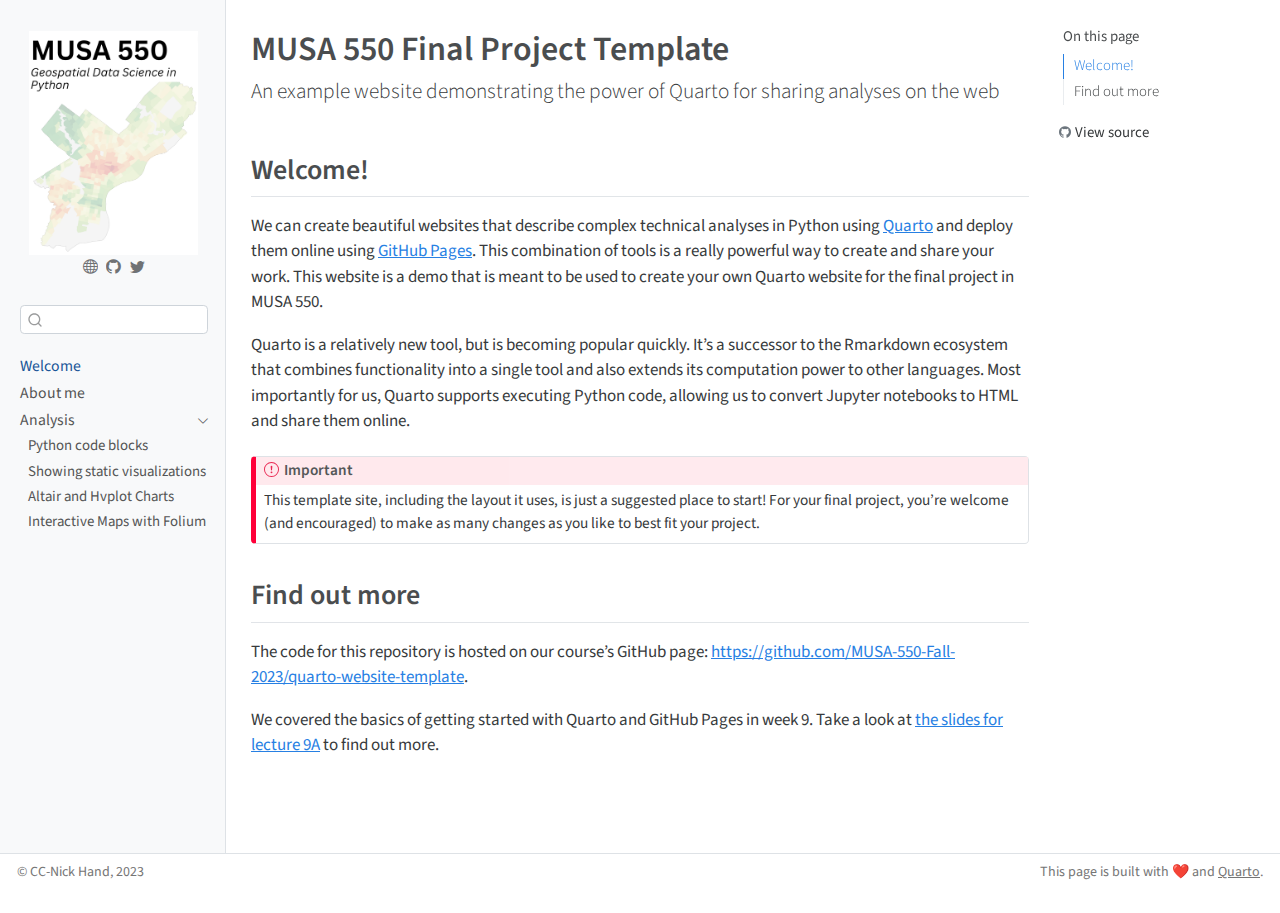
==== docs/index.html @ 08a7b9d3 "Initial commit" ====
<!DOCTYPE html>
<html xmlns="http://www.w3.org/1999/xhtml" lang="en" xml:lang="en"><head>

<meta charset="utf-8">
<meta name="generator" content="quarto-1.3.450">

<meta name="viewport" content="width=device-width, initial-scale=1.0, user-scalable=yes">


<title>MUSA 550 Quarto Template - MUSA 550 Final Project Template</title>
<style>
code{white-space: pre-wrap;}
span.smallcaps{font-variant: small-caps;}
div.columns{display: flex; gap: min(4vw, 1.5em);}
div.column{flex: auto; overflow-x: auto;}
div.hanging-indent{margin-left: 1.5em; text-indent: -1.5em;}
ul.task-list{list-style: none;}
ul.task-list li input[type="checkbox"] {
  width: 0.8em;
  margin: 0 0.8em 0.2em -1em; /* quarto-specific, see https://github.com/quarto-dev/quarto-cli/issues/4556 */ 
  vertical-align: middle;
}
</style>


<script src="site_libs/quarto-nav/quarto-nav.js"></script>
<script src="site_libs/clipboard/clipboard.min.js"></script>
<script src="site_libs/quarto-search/autocomplete.umd.js"></script>
<script src="site_libs/quarto-search/fuse.min.js"></script>
<script src="site_libs/quarto-search/quarto-search.js"></script>
<meta name="quarto:offset" content="./">
<script src="site_libs/quarto-html/quarto.js"></script>
<script src="site_libs/quarto-html/popper.min.js"></script>
<script src="site_libs/quarto-html/tippy.umd.min.js"></script>
<script src="site_libs/quarto-html/anchor.min.js"></script>
<link href="site_libs/quarto-html/tippy.css" rel="stylesheet">
<link href="site_libs/quarto-html/quarto-syntax-highlighting.css" rel="stylesheet" id="quarto-text-highlighting-styles">
<script src="site_libs/bootstrap/bootstrap.min.js"></script>
<link href="site_libs/bootstrap/bootstrap-icons.css" rel="stylesheet">
<link href="site_libs/bootstrap/bootstrap.min.css" rel="stylesheet" id="quarto-bootstrap" data-mode="light">
<script id="quarto-search-options" type="application/json">{
  "location": "sidebar",
  "copy-button": false,
  "collapse-after": 3,
  "panel-placement": "start",
  "type": "textbox",
  "limit": 20,
  "language": {
    "search-no-results-text": "No results",
    "search-matching-documents-text": "matching documents",
    "search-copy-link-title": "Copy link to search",
    "search-hide-matches-text": "Hide additional matches",
    "search-more-match-text": "more match in this document",
    "search-more-matches-text": "more matches in this document",
    "search-clear-button-title": "Clear",
    "search-detached-cancel-button-title": "Cancel",
    "search-submit-button-title": "Submit",
    "search-label": "Search"
  }
}</script>


<link rel="stylesheet" href="styles.css">
</head>

<body class="nav-sidebar docked">

<div id="quarto-search-results"></div>
  <header id="quarto-header" class="headroom fixed-top">
  <nav class="quarto-secondary-nav">
    <div class="container-fluid d-flex">
      <button type="button" class="quarto-btn-toggle btn" data-bs-toggle="collapse" data-bs-target="#quarto-sidebar,#quarto-sidebar-glass" aria-controls="quarto-sidebar" aria-expanded="false" aria-label="Toggle sidebar navigation" onclick="if (window.quartoToggleHeadroom) { window.quartoToggleHeadroom(); }">
        <i class="bi bi-layout-text-sidebar-reverse"></i>
      </button>
      <nav class="quarto-page-breadcrumbs" aria-label="breadcrumb"><ol class="breadcrumb"><li class="breadcrumb-item"><a href="./index.html">Welcome</a></li></ol></nav>
      <a class="flex-grow-1" role="button" data-bs-toggle="collapse" data-bs-target="#quarto-sidebar,#quarto-sidebar-glass" aria-controls="quarto-sidebar" aria-expanded="false" aria-label="Toggle sidebar navigation" onclick="if (window.quartoToggleHeadroom) { window.quartoToggleHeadroom(); }">      
      </a>
      <button type="button" class="btn quarto-search-button" aria-label="" onclick="window.quartoOpenSearch();">
        <i class="bi bi-search"></i>
      </button>
    </div>
  </nav>
</header>
<!-- content -->
<div id="quarto-content" class="quarto-container page-columns page-rows-contents page-layout-article">
<!-- sidebar -->
  <nav id="quarto-sidebar" class="sidebar collapse collapse-horizontal sidebar-navigation docked overflow-auto">
    <div class="pt-lg-2 mt-2 text-center sidebar-header">
      <a href="./index.html" class="sidebar-logo-link">
      <img src="./images/course-icon.png" alt="" class="sidebar-logo py-0 d-lg-inline d-none">
      </a>
      <div class="sidebar-tools-main tools-wide">
    <a href="https://nickhand.dev" rel="" title="Personal Website" class="quarto-navigation-tool px-1" aria-label="Personal Website"><i class="bi bi-globe"></i></a>
    <a href="https://github.com/MUSA-550-Fall-2023/" rel="" title="MUSA 550 GitHub" class="quarto-navigation-tool px-1" aria-label="MUSA 550 GitHub"><i class="bi bi-github"></i></a>
    <a href="https://twitter.com/nicholashand" rel="" title="Nick Hand Twitter" class="quarto-navigation-tool px-1" aria-label="Nick Hand Twitter"><i class="bi bi-twitter"></i></a>
</div>
      </div>
        <div class="mt-2 flex-shrink-0 align-items-center">
        <div class="sidebar-search">
        <div id="quarto-search" class="" title="Search"></div>
        </div>
        </div>
    <div class="sidebar-menu-container"> 
    <ul class="list-unstyled mt-1">
        <li class="sidebar-item">
  <div class="sidebar-item-container"> 
  <a href="./index.html" class="sidebar-item-text sidebar-link active">
 <span class="menu-text">Welcome</span></a>
  </div>
</li>
        <li class="sidebar-item">
  <div class="sidebar-item-container"> 
  <a href="./about.html" class="sidebar-item-text sidebar-link">
 <span class="menu-text">About me</span></a>
  </div>
</li>
        <li class="sidebar-item sidebar-item-section">
      <div class="sidebar-item-container"> 
            <a href="./analysis/index.html" class="sidebar-item-text sidebar-link">
 <span class="menu-text">Analysis</span></a>
          <a class="sidebar-item-toggle text-start" data-bs-toggle="collapse" data-bs-target="#quarto-sidebar-section-1" aria-expanded="true" aria-label="Toggle section">
            <i class="bi bi-chevron-right ms-2"></i>
          </a> 
      </div>
      <ul id="quarto-sidebar-section-1" class="collapse list-unstyled sidebar-section depth1 show">  
          <li class="sidebar-item">
  <div class="sidebar-item-container"> 
  <a href="./analysis/1-python-code-blocks.html" class="sidebar-item-text sidebar-link">
 <span class="menu-text">Python code blocks</span></a>
  </div>
</li>
          <li class="sidebar-item">
  <div class="sidebar-item-container"> 
  <a href="./analysis/2-static-images.html" class="sidebar-item-text sidebar-link">
 <span class="menu-text">Showing static visualizations</span></a>
  </div>
</li>
          <li class="sidebar-item">
  <div class="sidebar-item-container"> 
  <a href="./analysis/3-altair-hvplot.html" class="sidebar-item-text sidebar-link">
 <span class="menu-text">Altair and Hvplot Charts</span></a>
  </div>
</li>
          <li class="sidebar-item">
  <div class="sidebar-item-container"> 
  <a href="./analysis/4-folium.html" class="sidebar-item-text sidebar-link">
 <span class="menu-text">Interactive Maps with Folium</span></a>
  </div>
</li>
      </ul>
  </li>
    </ul>
    </div>
</nav>
<div id="quarto-sidebar-glass" data-bs-toggle="collapse" data-bs-target="#quarto-sidebar,#quarto-sidebar-glass"></div>
<!-- margin-sidebar -->
    <div id="quarto-margin-sidebar" class="sidebar margin-sidebar">
        <nav id="TOC" role="doc-toc" class="toc-active">
    <h2 id="toc-title">On this page</h2>
   
  <ul>
  <li><a href="#welcome" id="toc-welcome" class="nav-link active" data-scroll-target="#welcome">Welcome!</a></li>
  <li><a href="#find-out-more" id="toc-find-out-more" class="nav-link" data-scroll-target="#find-out-more">Find out more</a></li>
  </ul>
<div class="toc-actions"><div><i class="bi bi-github"></i></div><div class="action-links"><p><a href="https://github.com/MUSA-550-Fall-2023/quarto-website-template/blob/main/index.qmd" class="toc-action">View source</a></p></div></div></nav>
    </div>
<!-- main -->
<main class="content" id="quarto-document-content">

<header id="title-block-header" class="quarto-title-block default">
<div class="quarto-title">
<h1 class="title">MUSA 550 Final Project Template</h1>
<p class="subtitle lead">An example website demonstrating the power of Quarto for sharing analyses on the web</p>
</div>



<div class="quarto-title-meta">

    
  
    
  </div>
  

</header>

<section id="welcome" class="level2">
<h2 class="anchored" data-anchor-id="welcome">Welcome!</h2>
<p>We can create beautiful websites that describe complex technical analyses in Python using <a href="https://quarto.org">Quarto</a> and deploy them online using <a href="https://pages.github.com/">GitHub Pages</a>. This combination of tools is a really powerful way to create and share your work. This website is a demo that is meant to be used to create your own Quarto website for the final project in MUSA 550.</p>
<p>Quarto is a relatively new tool, but is becoming popular quickly. It’s a successor to the Rmarkdown ecosystem that combines functionality into a single tool and also extends its computation power to other languages. Most importantly for us, Quarto supports executing Python code, allowing us to convert Jupyter notebooks to HTML and share them online.</p>
<div class="callout callout-style-default callout-important callout-titled">
<div class="callout-header d-flex align-content-center">
<div class="callout-icon-container">
<i class="callout-icon"></i>
</div>
<div class="callout-title-container flex-fill">
Important
</div>
</div>
<div class="callout-body-container callout-body">
<p>This template site, including the layout it uses, is just a suggested place to start! For your final project, you’re welcome (and encouraged) to make as many changes as you like to best fit your project.</p>
</div>
</div>
</section>
<section id="find-out-more" class="level2">
<h2 class="anchored" data-anchor-id="find-out-more">Find out more</h2>
<p>The code for this repository is hosted on our course’s GitHub page: <a href="https://github.com/MUSA-550-Fall-2023/quarto-website-template">https://github.com/MUSA-550-Fall-2023/quarto-website-template</a>.</p>
<p>We covered the basics of getting started with Quarto and GitHub Pages in week 9. Take a look at <a href="https://musa-550-fall-2023.github.io/content/week-9/lecture-9A.html">the slides for lecture 9A</a> to find out more.</p>


</section>

</main> <!-- /main -->
<script id="quarto-html-after-body" type="application/javascript">
window.document.addEventListener("DOMContentLoaded", function (event) {
  const toggleBodyColorMode = (bsSheetEl) => {
    const mode = bsSheetEl.getAttribute("data-mode");
    const bodyEl = window.document.querySelector("body");
    if (mode === "dark") {
      bodyEl.classList.add("quarto-dark");
      bodyEl.classList.remove("quarto-light");
    } else {
      bodyEl.classList.add("quarto-light");
      bodyEl.classList.remove("quarto-dark");
    }
  }
  const toggleBodyColorPrimary = () => {
    const bsSheetEl = window.document.querySelector("link#quarto-bootstrap");
    if (bsSheetEl) {
      toggleBodyColorMode(bsSheetEl);
    }
  }
  toggleBodyColorPrimary();  
  const icon = "";
  const anchorJS = new window.AnchorJS();
  anchorJS.options = {
    placement: 'right',
    icon: icon
  };
  anchorJS.add('.anchored');
  const isCodeAnnotation = (el) => {
    for (const clz of el.classList) {
      if (clz.startsWith('code-annotation-')) {                     
        return true;
      }
    }
    return false;
  }
  const clipboard = new window.ClipboardJS('.code-copy-button', {
    text: function(trigger) {
      const codeEl = trigger.previousElementSibling.cloneNode(true);
      for (const childEl of codeEl.children) {
        if (isCodeAnnotation(childEl)) {
          childEl.remove();
        }
      }
      return codeEl.innerText;
    }
  });
  clipboard.on('success', function(e) {
    // button target
    const button = e.trigger;
    // don't keep focus
    button.blur();
    // flash "checked"
    button.classList.add('code-copy-button-checked');
    var currentTitle = button.getAttribute("title");
    button.setAttribute("title", "Copied!");
    let tooltip;
    if (window.bootstrap) {
      button.setAttribute("data-bs-toggle", "tooltip");
      button.setAttribute("data-bs-placement", "left");
      button.setAttribute("data-bs-title", "Copied!");
      tooltip = new bootstrap.Tooltip(button, 
        { trigger: "manual", 
          customClass: "code-copy-button-tooltip",
          offset: [0, -8]});
      tooltip.show();    
    }
    setTimeout(function() {
      if (tooltip) {
        tooltip.hide();
        button.removeAttribute("data-bs-title");
        button.removeAttribute("data-bs-toggle");
        button.removeAttribute("data-bs-placement");
      }
      button.setAttribute("title", currentTitle);
      button.classList.remove('code-copy-button-checked');
    }, 1000);
    // clear code selection
    e.clearSelection();
  });
  function tippyHover(el, contentFn) {
    const config = {
      allowHTML: true,
      content: contentFn,
      maxWidth: 500,
      delay: 100,
      arrow: false,
      appendTo: function(el) {
          return el.parentElement;
      },
      interactive: true,
      interactiveBorder: 10,
      theme: 'quarto',
      placement: 'bottom-start'
    };
    window.tippy(el, config); 
  }
  const noterefs = window.document.querySelectorAll('a[role="doc-noteref"]');
  for (var i=0; i<noterefs.length; i++) {
    const ref = noterefs[i];
    tippyHover(ref, function() {
      // use id or data attribute instead here
      let href = ref.getAttribute('data-footnote-href') || ref.getAttribute('href');
      try { href = new URL(href).hash; } catch {}
      const id = href.replace(/^#\/?/, "");
      const note = window.document.getElementById(id);
      return note.innerHTML;
    });
  }
      let selectedAnnoteEl;
      const selectorForAnnotation = ( cell, annotation) => {
        let cellAttr = 'data-code-cell="' + cell + '"';
        let lineAttr = 'data-code-annotation="' +  annotation + '"';
        const selector = 'span[' + cellAttr + '][' + lineAttr + ']';
        return selector;
      }
      const selectCodeLines = (annoteEl) => {
        const doc = window.document;
        const targetCell = annoteEl.getAttribute("data-target-cell");
        const targetAnnotation = annoteEl.getAttribute("data-target-annotation");
        const annoteSpan = window.document.querySelector(selectorForAnnotation(targetCell, targetAnnotation));
        const lines = annoteSpan.getAttribute("data-code-lines").split(",");
        const lineIds = lines.map((line) => {
          return targetCell + "-" + line;
        })
        let top = null;
        let height = null;
        let parent = null;
        if (lineIds.length > 0) {
            //compute the position of the single el (top and bottom and make a div)
            const el = window.document.getElementById(lineIds[0]);
            top = el.offsetTop;
            height = el.offsetHeight;
            parent = el.parentElement.parentElement;
          if (lineIds.length > 1) {
            const lastEl = window.document.getElementById(lineIds[lineIds.length - 1]);
            const bottom = lastEl.offsetTop + lastEl.offsetHeight;
            height = bottom - top;
          }
          if (top !== null && height !== null && parent !== null) {
            // cook up a div (if necessary) and position it 
            let div = window.document.getElementById("code-annotation-line-highlight");
            if (div === null) {
              div = window.document.createElement("div");
              div.setAttribute("id", "code-annotation-line-highlight");
              div.style.position = 'absolute';
              parent.appendChild(div);
            }
            div.style.top = top - 2 + "px";
            div.style.height = height + 4 + "px";
            let gutterDiv = window.document.getElementById("code-annotation-line-highlight-gutter");
            if (gutterDiv === null) {
              gutterDiv = window.document.createElement("div");
              gutterDiv.setAttribute("id", "code-annotation-line-highlight-gutter");
              gutterDiv.style.position = 'absolute';
              const codeCell = window.document.getElementById(targetCell);
              const gutter = codeCell.querySelector('.code-annotation-gutter');
              gutter.appendChild(gutterDiv);
            }
            gutterDiv.style.top = top - 2 + "px";
            gutterDiv.style.height = height + 4 + "px";
          }
          selectedAnnoteEl = annoteEl;
        }
      };
      const unselectCodeLines = () => {
        const elementsIds = ["code-annotation-line-highlight", "code-annotation-line-highlight-gutter"];
        elementsIds.forEach((elId) => {
          const div = window.document.getElementById(elId);
          if (div) {
            div.remove();
          }
        });
        selectedAnnoteEl = undefined;
      };
      // Attach click handler to the DT
      const annoteDls = window.document.querySelectorAll('dt[data-target-cell]');
      for (const annoteDlNode of annoteDls) {
        annoteDlNode.addEventListener('click', (event) => {
          const clickedEl = event.target;
          if (clickedEl !== selectedAnnoteEl) {
            unselectCodeLines();
            const activeEl = window.document.querySelector('dt[data-target-cell].code-annotation-active');
            if (activeEl) {
              activeEl.classList.remove('code-annotation-active');
            }
            selectCodeLines(clickedEl);
            clickedEl.classList.add('code-annotation-active');
          } else {
            // Unselect the line
            unselectCodeLines();
            clickedEl.classList.remove('code-annotation-active');
          }
        });
      }
  const findCites = (el) => {
    const parentEl = el.parentElement;
    if (parentEl) {
      const cites = parentEl.dataset.cites;
      if (cites) {
        return {
          el,
          cites: cites.split(' ')
        };
      } else {
        return findCites(el.parentElement)
      }
    } else {
      return undefined;
    }
  };
  var bibliorefs = window.document.querySelectorAll('a[role="doc-biblioref"]');
  for (var i=0; i<bibliorefs.length; i++) {
    const ref = bibliorefs[i];
    const citeInfo = findCites(ref);
    if (citeInfo) {
      tippyHover(citeInfo.el, function() {
        var popup = window.document.createElement('div');
        citeInfo.cites.forEach(function(cite) {
          var citeDiv = window.document.createElement('div');
          citeDiv.classList.add('hanging-indent');
          citeDiv.classList.add('csl-entry');
          var biblioDiv = window.document.getElementById('ref-' + cite);
          if (biblioDiv) {
            citeDiv.innerHTML = biblioDiv.innerHTML;
          }
          popup.appendChild(citeDiv);
        });
        return popup.innerHTML;
      });
    }
  }
});
</script>
</div> <!-- /content -->
<footer class="footer">
  <div class="nav-footer">
    <div class="nav-footer-left">© CC-Nick Hand, 2023</div>   
    <div class="nav-footer-center">
      &nbsp;
    </div>
    <div class="nav-footer-right">This page is built with ❤️ and <a href="https://quarto.org/">Quarto</a>.</div>
  </div>
</footer>



</body></html>
---- docs/site_libs/quarto-html/tippy.css ----
.tippy-box[data-animation=fade][data-state=hidden]{opacity:0}[data-tippy-root]{max-width:calc(100vw - 10px)}.tippy-box{position:relative;background-color:#333;color:#fff;border-radius:4px;font-size:14px;line-height:1.4;white-space:normal;outline:0;transition-property:transform,visibility,opacity}.tippy-box[data-placement^=top]>.tippy-arrow{bottom:0}.tippy-box[data-placement^=top]>.tippy-arrow:before{bottom:-7px;left:0;border-width:8px 8px 0;border-top-color:initial;transform-origin:center top}.tippy-box[data-placement^=bottom]>.tippy-arrow{top:0}.tippy-box[data-placement^=bottom]>.tippy-arrow:before{top:-7px;left:0;border-width:0 8px 8px;border-bottom-color:initial;transform-origin:center bottom}.tippy-box[data-placement^=left]>.tippy-arrow{right:0}.tippy-box[data-placement^=left]>.tippy-arrow:before{border-width:8px 0 8px 8px;border-left-color:initial;right:-7px;transform-origin:center left}.tippy-box[data-placement^=right]>.tippy-arrow{left:0}.tippy-box[data-placement^=right]>.tippy-arrow:before{left:-7px;border-width:8px 8px 8px 0;border-right-color:initial;transform-origin:center right}.tippy-box[data-inertia][data-state=visible]{transition-timing-function:cubic-bezier(.54,1.5,.38,1.11)}.tippy-arrow{width:16px;height:16px;color:#333}.tippy-arrow:before{content:"";position:absolute;border-color:transparent;border-style:solid}.tippy-content{position:relative;padding:5px 9px;z-index:1}
---- docs/site_libs/quarto-html/quarto-syntax-highlighting.css ----
/* quarto syntax highlight colors */
:root {
  --quarto-hl-kw-color: #859900;
  --quarto-hl-fu-color: #268bd2;
  --quarto-hl-va-color: #268bd2;
  --quarto-hl-cf-color: #859900;
  --quarto-hl-op-color: #859900;
  --quarto-hl-bu-color: #cb4b16;
  --quarto-hl-ex-color: #268bd2;
  --quarto-hl-pp-color: #cb4b16;
  --quarto-hl-at-color: #268bd2;
  --quarto-hl-ch-color: #2aa198;
  --quarto-hl-sc-color: #dc322f;
  --quarto-hl-st-color: #2aa198;
  --quarto-hl-vs-color: #2aa198;
  --quarto-hl-ss-color: #dc322f;
  --quarto-hl-im-color: #2aa198;
  --quarto-hl-dt-color: #b58900;
  --quarto-hl-dv-color: #2aa198;
  --quarto-hl-bn-color: #2aa198;
  --quarto-hl-fl-color: #2aa198;
  --quarto-hl-cn-color: #2aa198;
  --quarto-hl-co-color: #93a1a1;
  --quarto-hl-do-color: #dc322f;
  --quarto-hl-an-color: #268bd2;
  --quarto-hl-cv-color: #2aa198;
  --quarto-hl-re-color: #268bd2;
  --quarto-hl-in-color: #b58900;
  --quarto-hl-wa-color: #cb4b16;
  --quarto-hl-al-color: #d33682;
  --quarto-hl-er-color: #dc322f;
}

/* other quarto variables */
:root {
  --quarto-font-monospace: SFMono-Regular, Menlo, Monaco, Consolas, "Liberation Mono", "Courier New", monospace;
}

pre > code.sourceCode > span {
  color: #657b83;
  font-style: inherit;
}

code span {
  color: #657b83;
  font-style: inherit;
}

code.sourceCode > span {
  color: #657b83;
  font-style: inherit;
}

div.sourceCode,
div.sourceCode pre.sourceCode {
  color: #657b83;
  font-style: inherit;
}

code span.kw {
  color: #859900;
  font-weight: bold;
}

code span.fu {
  color: #268bd2;
}

code span.va {
  color: #268bd2;
}

code span.cf {
  color: #859900;
  font-weight: bold;
}

code span.op {
  color: #859900;
}

code span.bu {
  color: #cb4b16;
}

code span.ex {
  color: #268bd2;
  font-weight: bold;
}

code span.pp {
  color: #cb4b16;
}

code span.at {
  color: #268bd2;
}

code span.ch {
  color: #2aa198;
}

code span.sc {
  color: #dc322f;
}

code span.st {
  color: #2aa198;
}

code span.vs {
  color: #2aa198;
}

code span.ss {
  color: #dc322f;
}

code span.im {
  color: #2aa198;
}

code span.dt {
  color: #b58900;
  font-weight: bold;
}

code span.dv {
  color: #2aa198;
}

code span.bn {
  color: #2aa198;
}

code span.fl {
  color: #2aa198;
}

code span.cn {
  color: #2aa198;
  font-weight: bold;
}

code span.co {
  color: #93a1a1;
  font-style: italic;
}

code span.do {
  color: #dc322f;
}

code span.an {
  color: #268bd2;
}

code span.cv {
  color: #2aa198;
}

code span.re {
  color: #268bd2;
  background-color: #eee8d5;
}

code span.in {
  color: #b58900;
}

code span.wa {
  color: #cb4b16;
}

code span.al {
  color: #d33682;
  font-weight: bold;
}

code span.er {
  color: #dc322f;
  text-decoration: underline;
}

.prevent-inlining {
  content: "</";
}

/*# sourceMappingURL=debc5d5d77c3f9108843748ff7464032.css.map */
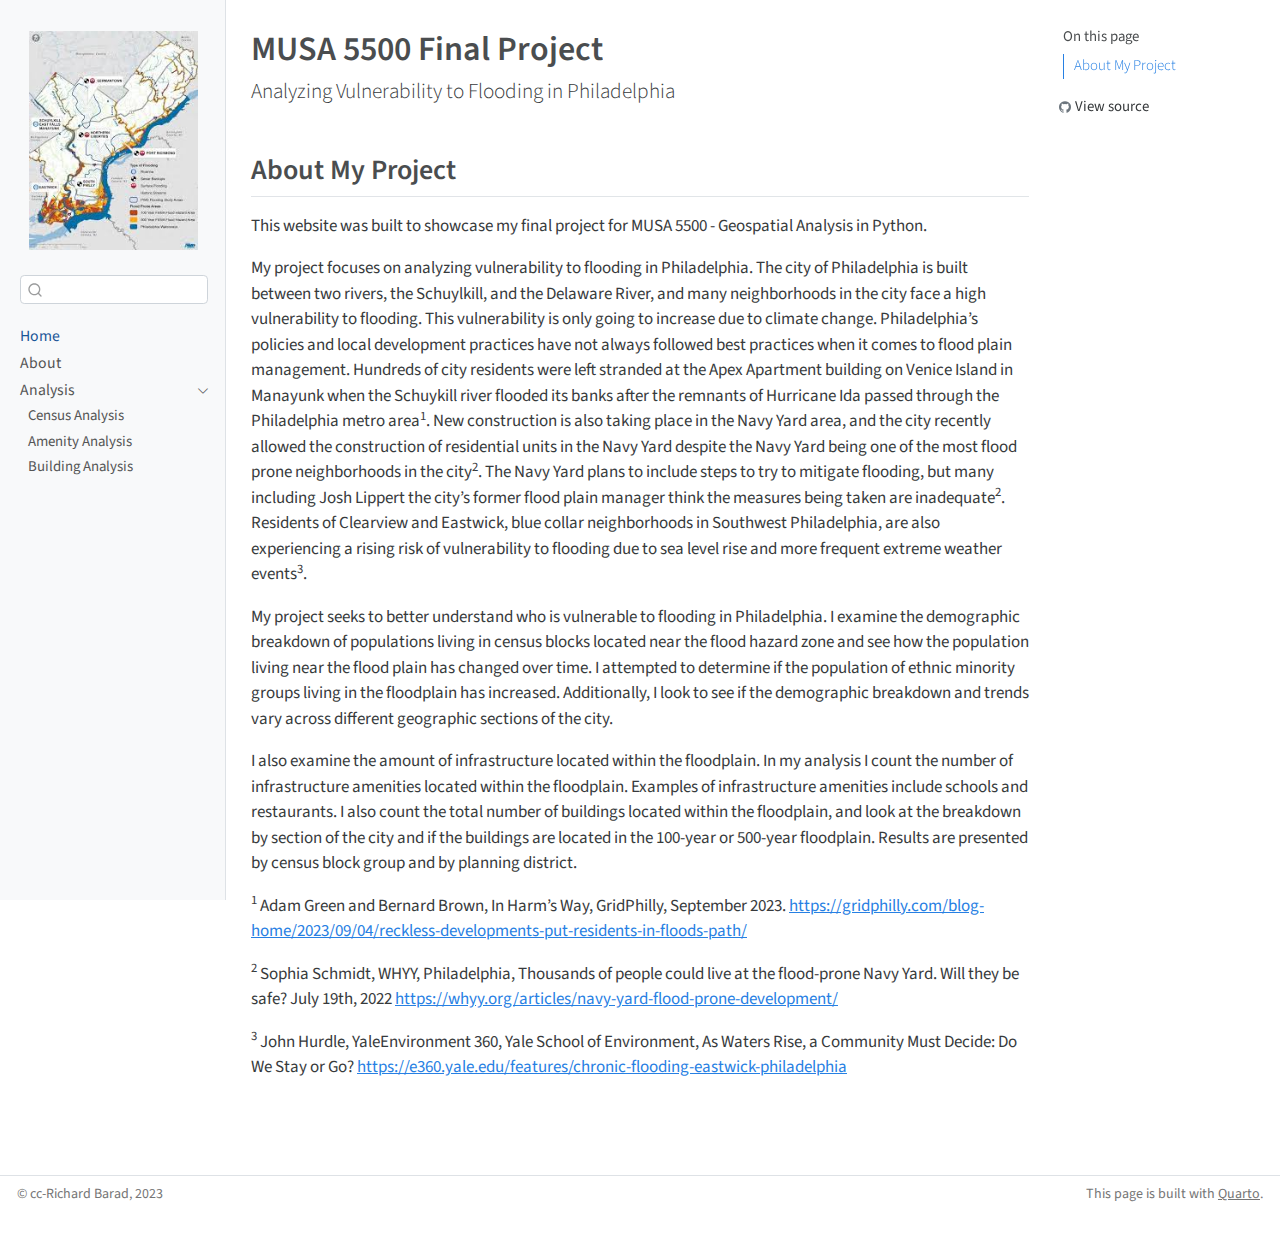
==== commit 543e0cee: "Push Final Project Website!" ====
--- a/docs/index.html
+++ b/docs/index.html
@@ -7,7 +7,7 @@
 <meta name="viewport" content="width=device-width, initial-scale=1.0, user-scalable=yes">
 
 
-<title>MUSA 550 Quarto Template - MUSA 550 Final Project Template</title>
+<title>MUSA 550 Final Project - MUSA 5500 Final Project</title>
 <style>
 code{white-space: pre-wrap;}
 span.smallcaps{font-variant: small-caps;}
@@ -72,7 +72,7 @@
       <button type="button" class="quarto-btn-toggle btn" data-bs-toggle="collapse" data-bs-target="#quarto-sidebar,#quarto-sidebar-glass" aria-controls="quarto-sidebar" aria-expanded="false" aria-label="Toggle sidebar navigation" onclick="if (window.quartoToggleHeadroom) { window.quartoToggleHeadroom(); }">
         <i class="bi bi-layout-text-sidebar-reverse"></i>
       </button>
-      <nav class="quarto-page-breadcrumbs" aria-label="breadcrumb"><ol class="breadcrumb"><li class="breadcrumb-item"><a href="./index.html">Welcome</a></li></ol></nav>
+      <nav class="quarto-page-breadcrumbs" aria-label="breadcrumb"><ol class="breadcrumb"><li class="breadcrumb-item"><a href="./index.html">Home</a></li></ol></nav>
       <a class="flex-grow-1" role="button" data-bs-toggle="collapse" data-bs-target="#quarto-sidebar,#quarto-sidebar-glass" aria-controls="quarto-sidebar" aria-expanded="false" aria-label="Toggle sidebar navigation" onclick="if (window.quartoToggleHeadroom) { window.quartoToggleHeadroom(); }">      
       </a>
       <button type="button" class="btn quarto-search-button" aria-label="" onclick="window.quartoOpenSearch();">
@@ -87,13 +87,8 @@
   <nav id="quarto-sidebar" class="sidebar collapse collapse-horizontal sidebar-navigation docked overflow-auto">
     <div class="pt-lg-2 mt-2 text-center sidebar-header">
       <a href="./index.html" class="sidebar-logo-link">
-      <img src="./images/course-icon.png" alt="" class="sidebar-logo py-0 d-lg-inline d-none">
+      <img src="./images/philly_map.jpg" alt="" class="sidebar-logo py-0 d-lg-inline d-none">
       </a>
-      <div class="sidebar-tools-main tools-wide">
-    <a href="https://nickhand.dev" rel="" title="Personal Website" class="quarto-navigation-tool px-1" aria-label="Personal Website"><i class="bi bi-globe"></i></a>
-    <a href="https://github.com/MUSA-550-Fall-2023/" rel="" title="MUSA 550 GitHub" class="quarto-navigation-tool px-1" aria-label="MUSA 550 GitHub"><i class="bi bi-github"></i></a>
-    <a href="https://twitter.com/nicholashand" rel="" title="Nick Hand Twitter" class="quarto-navigation-tool px-1" aria-label="Nick Hand Twitter"><i class="bi bi-twitter"></i></a>
-</div>
       </div>
         <div class="mt-2 flex-shrink-0 align-items-center">
         <div class="sidebar-search">
@@ -105,13 +100,13 @@
         <li class="sidebar-item">
   <div class="sidebar-item-container"> 
   <a href="./index.html" class="sidebar-item-text sidebar-link active">
- <span class="menu-text">Welcome</span></a>
+ <span class="menu-text">Home</span></a>
   </div>
 </li>
         <li class="sidebar-item">
   <div class="sidebar-item-container"> 
   <a href="./about.html" class="sidebar-item-text sidebar-link">
- <span class="menu-text">About me</span></a>
+ <span class="menu-text">About</span></a>
   </div>
 </li>
         <li class="sidebar-item sidebar-item-section">
@@ -125,26 +120,20 @@
       <ul id="quarto-sidebar-section-1" class="collapse list-unstyled sidebar-section depth1 show">  
           <li class="sidebar-item">
   <div class="sidebar-item-container"> 
-  <a href="./analysis/1-python-code-blocks.html" class="sidebar-item-text sidebar-link">
- <span class="menu-text">Python code blocks</span></a>
+  <a href="./analysis/1-race-analysis.html" class="sidebar-item-text sidebar-link">
+ <span class="menu-text">Census Analysis</span></a>
   </div>
 </li>
           <li class="sidebar-item">
   <div class="sidebar-item-container"> 
-  <a href="./analysis/2-static-images.html" class="sidebar-item-text sidebar-link">
- <span class="menu-text">Showing static visualizations</span></a>
+  <a href="./analysis/2-amenity-analysis.html" class="sidebar-item-text sidebar-link">
+ <span class="menu-text">Amenity Analysis</span></a>
   </div>
 </li>
           <li class="sidebar-item">
   <div class="sidebar-item-container"> 
-  <a href="./analysis/3-altair-hvplot.html" class="sidebar-item-text sidebar-link">
- <span class="menu-text">Altair and Hvplot Charts</span></a>
-  </div>
-</li>
-          <li class="sidebar-item">
-  <div class="sidebar-item-container"> 
-  <a href="./analysis/4-folium.html" class="sidebar-item-text sidebar-link">
- <span class="menu-text">Interactive Maps with Folium</span></a>
+  <a href="./analysis/3-building-analysis.html" class="sidebar-item-text sidebar-link">
+ <span class="menu-text">Building Analysis</span></a>
   </div>
 </li>
       </ul>
@@ -159,18 +148,17 @@
     <h2 id="toc-title">On this page</h2>
    
   <ul>
-  <li><a href="#welcome" id="toc-welcome" class="nav-link active" data-scroll-target="#welcome">Welcome!</a></li>
-  <li><a href="#find-out-more" id="toc-find-out-more" class="nav-link" data-scroll-target="#find-out-more">Find out more</a></li>
+  <li><a href="#about-my-project" id="toc-about-my-project" class="nav-link active" data-scroll-target="#about-my-project">About My Project</a></li>
   </ul>
-<div class="toc-actions"><div><i class="bi bi-github"></i></div><div class="action-links"><p><a href="https://github.com/MUSA-550-Fall-2023/quarto-website-template/blob/main/index.qmd" class="toc-action">View source</a></p></div></div></nav>
+<div class="toc-actions"><div><i class="bi bi-github"></i></div><div class="action-links"><p><a href="https://github.com/richardbarad/quarto_musa_550_final/blob/main/index.qmd" class="toc-action">View source</a></p></div></div></nav>
     </div>
 <!-- main -->
 <main class="content" id="quarto-document-content">
 
 <header id="title-block-header" class="quarto-title-block default">
 <div class="quarto-title">
-<h1 class="title">MUSA 550 Final Project Template</h1>
-<p class="subtitle lead">An example website demonstrating the power of Quarto for sharing analyses on the web</p>
+<h1 class="title">MUSA 5500 Final Project</h1>
+<p class="subtitle lead">Analyzing Vulnerability to Flooding in Philadelphia</p>
 </div>
 
 
@@ -185,28 +173,15 @@
 
 </header>
 
-<section id="welcome" class="level2">
-<h2 class="anchored" data-anchor-id="welcome">Welcome!</h2>
-<p>We can create beautiful websites that describe complex technical analyses in Python using <a href="https://quarto.org">Quarto</a> and deploy them online using <a href="https://pages.github.com/">GitHub Pages</a>. This combination of tools is a really powerful way to create and share your work. This website is a demo that is meant to be used to create your own Quarto website for the final project in MUSA 550.</p>
-<p>Quarto is a relatively new tool, but is becoming popular quickly. It’s a successor to the Rmarkdown ecosystem that combines functionality into a single tool and also extends its computation power to other languages. Most importantly for us, Quarto supports executing Python code, allowing us to convert Jupyter notebooks to HTML and share them online.</p>
-<div class="callout callout-style-default callout-important callout-titled">
-<div class="callout-header d-flex align-content-center">
-<div class="callout-icon-container">
-<i class="callout-icon"></i>
-</div>
-<div class="callout-title-container flex-fill">
-Important
-</div>
-</div>
-<div class="callout-body-container callout-body">
-<p>This template site, including the layout it uses, is just a suggested place to start! For your final project, you’re welcome (and encouraged) to make as many changes as you like to best fit your project.</p>
-</div>
-</div>
-</section>
-<section id="find-out-more" class="level2">
-<h2 class="anchored" data-anchor-id="find-out-more">Find out more</h2>
-<p>The code for this repository is hosted on our course’s GitHub page: <a href="https://github.com/MUSA-550-Fall-2023/quarto-website-template">https://github.com/MUSA-550-Fall-2023/quarto-website-template</a>.</p>
-<p>We covered the basics of getting started with Quarto and GitHub Pages in week 9. Take a look at <a href="https://musa-550-fall-2023.github.io/content/week-9/lecture-9A.html">the slides for lecture 9A</a> to find out more.</p>
+<section id="about-my-project" class="level2">
+<h2 class="anchored" data-anchor-id="about-my-project">About My Project</h2>
+<p>This website was built to showcase my final project for MUSA 5500 - Geospatial Analysis in Python.</p>
+<p>My project focuses on analyzing vulnerability to flooding in Philadelphia. The city of Philadelphia is built between two rivers, the Schuylkill, and the Delaware River, and many neighborhoods in the city face a high vulnerability to flooding. This vulnerability is only going to increase due to climate change. Philadelphia’s policies and local development practices have not always followed best practices when it comes to flood plain management. Hundreds of city residents were left stranded at the Apex Apartment building on Venice Island in Manayunk when the Schuykill river flooded its banks after the remnants of Hurricane Ida passed through the Philadelphia metro area<sup>1</sup>. New construction is also taking place in the Navy Yard area, and the city recently allowed the construction of residential units in the Navy Yard despite the Navy Yard being one of the most flood prone neighborhoods in the city<sup>2</sup>. The Navy Yard plans to include steps to try to mitigate flooding, but many including Josh Lippert the city’s former flood plain manager think the measures being taken are inadequate<sup>2</sup>. Residents of Clearview and Eastwick, blue collar neighborhoods in Southwest Philadelphia, are also experiencing a rising risk of vulnerability to flooding due to sea level rise and more frequent extreme weather events<sup>3</sup>.</p>
+<p>My project seeks to better understand who is vulnerable to flooding in Philadelphia. I examine the demographic breakdown of populations living in census blocks located near the flood hazard zone and see how the population living near the flood plain has changed over time. I attempted to determine if the population of ethnic minority groups living in the floodplain has increased. Additionally, I look to see if the demographic breakdown and trends vary across different geographic sections of the city.</p>
+<p>I also examine the amount of infrastructure located within the floodplain. In my analysis I count the number of infrastructure amenities located within the floodplain. Examples of infrastructure amenities include schools and restaurants. I also count the total number of buildings located within the floodplain, and look at the breakdown by section of the city and if the buildings are located in the 100-year or 500-year floodplain. Results are presented by census block group and by planning district.</p>
+<p><sup>1</sup> Adam Green and Bernard Brown, In Harm’s Way, GridPhilly, September 2023. <a href="https://gridphilly.com/blog-home/2023/09/04/reckless-developments-put-residents-in-floods-path/">https://gridphilly.com/blog-home/2023/09/04/reckless-developments-put-residents-in-floods-path/</a></p>
+<p><sup>2</sup> Sophia Schmidt, WHYY, Philadelphia, Thousands of people could live at the flood-prone Navy Yard. Will they be safe? July 19th, 2022 <a href="https://whyy.org/articles/navy-yard-flood-prone-development/">https://whyy.org/articles/navy-yard-flood-prone-development/</a></p>
+<p><sup>3</sup> John Hurdle, YaleEnvironment 360, Yale School of Environment, As Waters Rise, a Community Must Decide: Do We Stay or Go? <a href="https://e360.yale.edu/features/chronic-flooding-eastwick-philadelphia">https://e360.yale.edu/features/chronic-flooding-eastwick-philadelphia</a></p>
 
 
 </section>
@@ -448,11 +423,11 @@
 </div> <!-- /content -->
 <footer class="footer">
   <div class="nav-footer">
-    <div class="nav-footer-left">© CC-Nick Hand, 2023</div>   
+    <div class="nav-footer-left">© cc-Richard Barad, 2023</div>   
     <div class="nav-footer-center">
       &nbsp;
     </div>
-    <div class="nav-footer-right">This page is built with ❤️ and <a href="https://quarto.org/">Quarto</a>.</div>
+    <div class="nav-footer-right">This page is built with <a href="https://quarto.org/">Quarto</a>.</div>
   </div>
 </footer>
 
